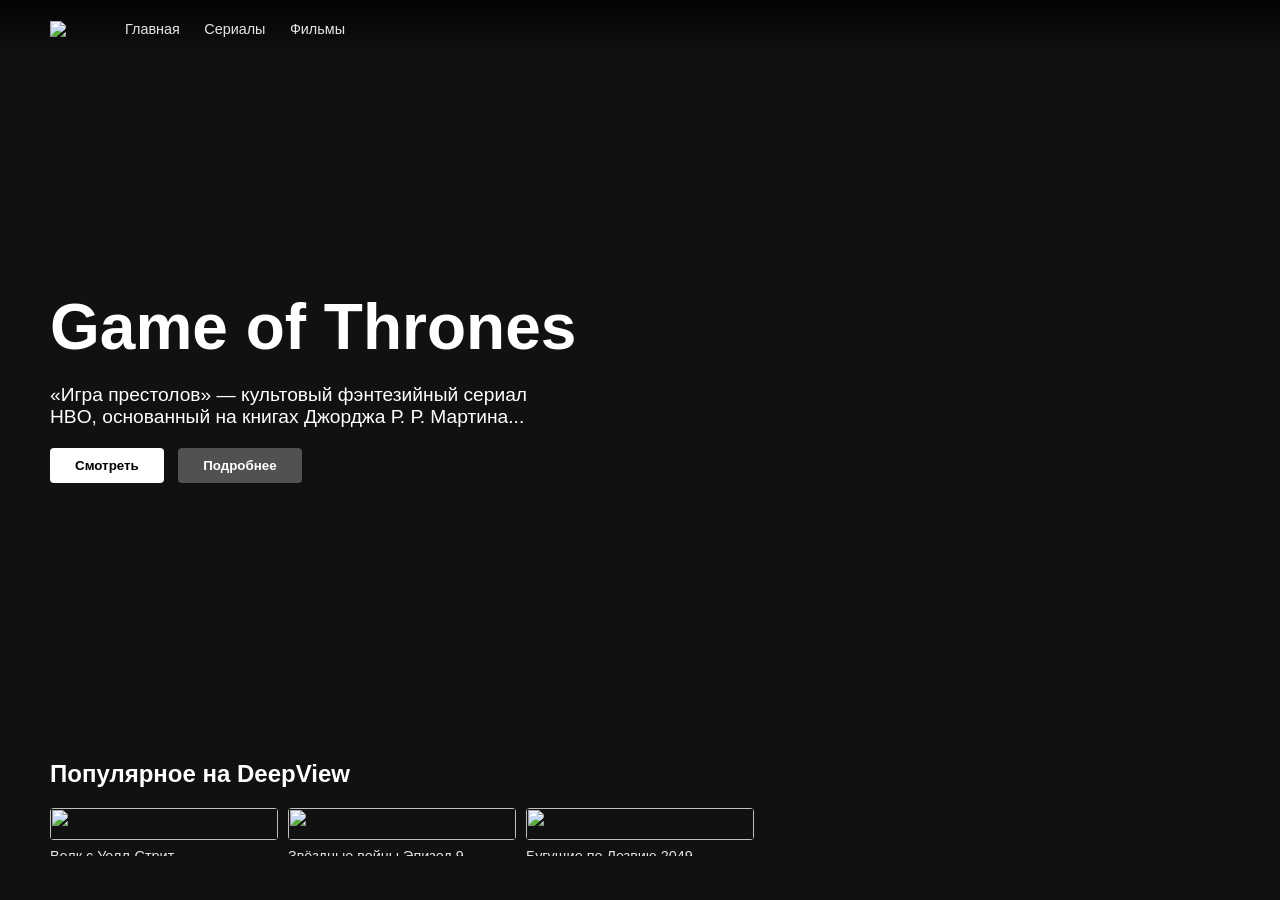
==== index.html @ e1550f78 "Add files via upload" ====
<!DOCTYPE html>
<html lang="ru">
<head>
    <meta charset="UTF-8">
    <title>DeepView</title>
    <link rel="stylesheet" href="style.css">
    <meta name="viewport" content="width=device-width, initial-scale=1.0">
</head>
<body>
    <header class="navbar">
        <img src="img/logo.jpg" class="logo">
        <nav>
            <a href="#">Главная</a>
            <a href="#">Сериалы</a>
            <a href="#">Фильмы</a>
        </nav>
    </header>

    <section class="hero">
        <div class="hero-content">
            <h1>Game of Thrones</h1>
            <p>«Игра престолов» — культовый фэнтезийный
            сериал HBO, основанный на книгах Джорджа Р. Р. Мартина...</p>
            <div class="buttons">
                <button class="play">Смотреть</button>
                <button class="info">Подробнее</button>
            </div>
        </div>
    </section>

    <section class="row">
        <h2>Популярное на DeepView</h2>
        <div class="movie-grid">
            <div class="movie-card"><img src="img/1.jpg"><p>Волк с Уолл-Стрит</p></div>
            <div class="movie-card"><img src="img/2.jpg"><p>Звёздные войны Эпизод 9</p></div>
            <div class="movie-card"><img src="img/3.jpg"><p>Бугущие по Лезвию 2049</p></div>
        </div>
    </section>
</body>
</html>
---- style.css ----
body {
    background-color: #111;
    color: white;
    font-family: 'Helvetica Neue', Helvetica, Arial, sans-serif;
    margin: 0;
}

.navbar {
    position: fixed;
    top: 0;
    width: 100%;
    padding: 20px 50px;
    display: flex;
    align-items: center;
    background: linear-gradient(to bottom, rgba(0,0,0,0.7) 10%, transparent);
    z-index: 1000;
}

.logo { 
    width: 30px;
    margin-right: 25px;

}

.navbar nav a {
    color: #e5e5e5;
    text-decoration: none;
    margin-left: 20px;
    font-size: 0.9rem;
    transition: 0.3s;
}

.hero {
    height: 80vh;
    background: linear-gradient(to right, #111 10%, transparent), 
    url('img/poster1.jpg') no-repeat center center/cover;
    display: flex;
    align-items: center;
    padding-left: 50px;
}

.hero-content h1 { 
    font-size: 4rem; 
    margin-bottom: 20px; 
}

.hero-content p { 
    max-width: 500px; 
    font-size: 1.2rem; 
}

.buttons button {
    padding: 10px 25px;
    border: none;
    border-radius: 4px;
    font-weight: bold;
    cursor: pointer;
    margin-right: 10px;
}

.play { 
    background-color: white; 
    color: black; 
}

.info { 
    background-color: rgba(109, 109, 110, 0.7);
    color: white; 
}

.row { 
    padding: 20px 50px; 
}

.movie-grid {
    display: grid;/*отвечает за блоки movie-card*/
    grid-template-columns: repeat(auto-fill, minmax(200px, 1fr));
    gap: 10px;
}

.movie-card img {
    height: 100%;
    width: 100%;
    border-radius: 4px;
    transition: transform 0.3s ease;
    cursor: pointer;
}

.movie-card:hover img {
    transform: scale(1.1);
    z-index: 10;
}

/*телефоны*/
@media (max-width: 768px) {
    .container {
        width: 90%;
        padding: 10px;
    }
    .sidebar {
        display: none;
    }
    .main-content {
        width: 100%; 
    }
}
/*реакция кнопок*/
.navbar nav a:active {
    color: #b3b3b3; 
    transform: scale(0.95);
    display: inline-block; 
}

/* Эффекты для кнопок в Hero-секции */
.buttons button:active {
    transform: scale(0.95); 
    filter: brightness(0.8);
}

.movie-card {
    display: flex;
    flex-direction: column;
    align-items: flex-start;
}

.movie-card p {
    margin-top: 8px;
    font-size: 0.9rem;
    color: #e5e5e5;
    font-weight: 500;
    white-space: nowrap;
    overflow: hidden;
    text-overflow: ellipsis;
    width: 100%;
}

.movie-card:hover p {
    color: white;
}
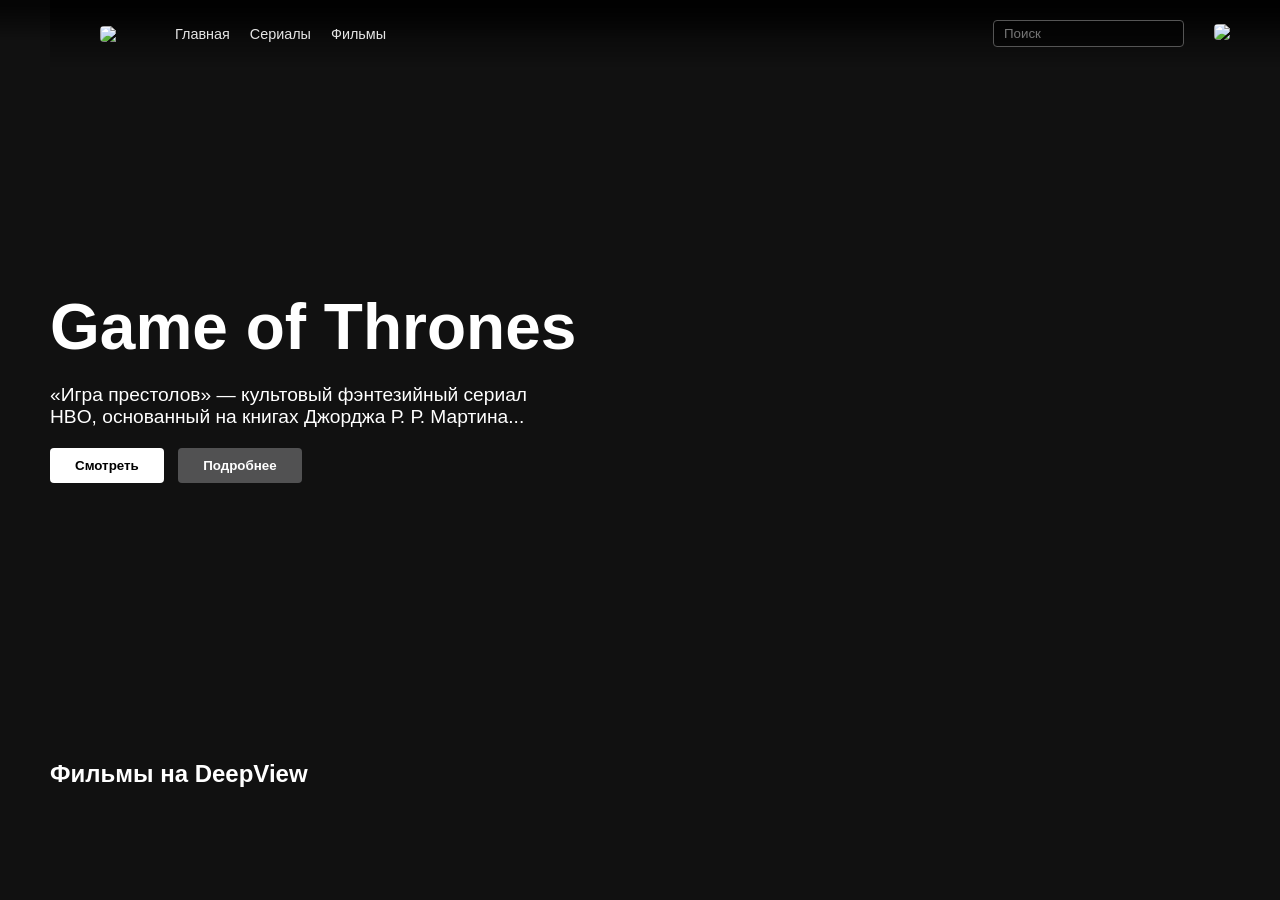
==== commit 5d346378: "Add files via upload" ====
--- a/index.html
+++ b/index.html
@@ -8,11 +8,17 @@
 </head>
 <body>
     <header class="navbar">
-        <img src="img/logo.jpg" class="logo">
         <nav>
+            <img src="img/logo.jpg" class="logo">
             <a href="#">Главная</a>
             <a href="#">Сериалы</a>
             <a href="#">Фильмы</a>
+            <form>
+                <input type="text" class="header_search" placeholder="Поиск" />
+            </form>
+            <div class="user-profile">
+                <img src="img/logo.jpg" class="profile-circle">
+            </div>
         </nav>
     </header>
 
@@ -27,14 +33,13 @@
             </div>
         </div>
     </section>
+    <section class="row">
+        <h2>Фильмы на DeepView</h2>
+        <div class="movie-grid">
+            
+        </div>
+    </section>   
 
-    <section class="row">
-        <h2>Популярное на DeepView</h2>
-        <div class="movie-grid">
-            <div class="movie-card"><img src="img/1.jpg"><p>Волк с Уолл-Стрит</p></div>
-            <div class="movie-card"><img src="img/2.jpg"><p>Звёздные войны Эпизод 9</p></div>
-            <div class="movie-card"><img src="img/3.jpg"><p>Бугущие по Лезвию 2049</p></div>
-        </div>
-    </section>
+    <script src="script.js"></script>
 </body>
 </html>
--- a/style.css
+++ b/style.css
@@ -8,18 +8,37 @@
 .navbar {
     position: fixed;
     top: 0;
+    left: 0;
     width: 100%;
     padding: 20px 50px;
     display: flex;
     align-items: center;
     background: linear-gradient(to bottom, rgba(0,0,0,0.7) 10%, transparent);
     z-index: 1000;
+    box-sizing: border-box;
+}
+.navbar nav {
+    position: fixed;
+    top: 0;
+    width: 100%;
+    padding: 20px 50px;
+    display: flex;
+    align-items: center;
+    background: linear-gradient(to bottom, rgba(0,0,0,0.7) 10%, transparent);
+    z-index: 1000;
+    flex-grow: 1;
+    box-sizing: border-box;
 }
 
 .logo { 
     width: 30px;
     margin-right: 25px;
+}
 
+.profile-circle {
+    width: 60px;
+    margin-right: 50px;
+    margin-left: 30px;
 }
 
 .navbar nav a {
@@ -28,6 +47,20 @@
     margin-left: 20px;
     font-size: 0.9rem;
     transition: 0.3s;
+}
+
+.navbar form {
+    margin-left: auto; 
+    display: inline-block;
+    align-items: center;
+}
+
+.navbar .header_search {
+    padding: 5px 10px;
+    border-radius: 4px;
+    border: 1px solid #555;
+    background: rgba(0, 0, 0, 0.5);
+    color: white;
 }
 
 .hero {
@@ -63,77 +96,47 @@
     color: black; 
 }
 
+.play:hover {
+    background-color: transparent;
+    padding: 9px 24px;
+    border: 1px solid #fff;
+    color: rgb(255, 255, 255);
+}
+
 .info { 
     background-color: rgba(109, 109, 110, 0.7);
     color: white; 
 }
+
+/* .info:hover {
+    padding: 9px 24px;
+    border: 1px solid #fff;
+    color: rgb(255, 255, 255);
+} */
 
 .row { 
     padding: 20px 50px; 
 }
 
 .movie-grid {
+    margin-right: 20px;
     display: grid;/*отвечает за блоки movie-card*/
     grid-template-columns: repeat(auto-fill, minmax(200px, 1fr));
     gap: 10px;
 }
 
-.movie-card img {
-    height: 100%;
-    width: 100%;
+img {
+    height: auto;
+    width: 90%;
     border-radius: 4px;
     transition: transform 0.3s ease;
     cursor: pointer;
 }
 
-.movie-card:hover img {
+img:hover {
     transform: scale(1.1);
     z-index: 10;
 }
 
 /*телефоны*/
-@media (max-width: 768px) {
-    .container {
-        width: 90%;
-        padding: 10px;
-    }
-    .sidebar {
-        display: none;
-    }
-    .main-content {
-        width: 100%; 
-    }
-}
-/*реакция кнопок*/
-.navbar nav a:active {
-    color: #b3b3b3; 
-    transform: scale(0.95);
-    display: inline-block; 
-}
-
-/* Эффекты для кнопок в Hero-секции */
-.buttons button:active {
-    transform: scale(0.95); 
-    filter: brightness(0.8);
-}
-
-.movie-card {
-    display: flex;
-    flex-direction: column;
-    align-items: flex-start;
-}
-
-.movie-card p {
-    margin-top: 8px;
-    font-size: 0.9rem;
-    color: #e5e5e5;
-    font-weight: 500;
-    white-space: nowrap;
-    overflow: hidden;
-    text-overflow: ellipsis;
-    width: 100%;
-}
-
-.movie-card:hover p {
-    color: white;
-}
+    
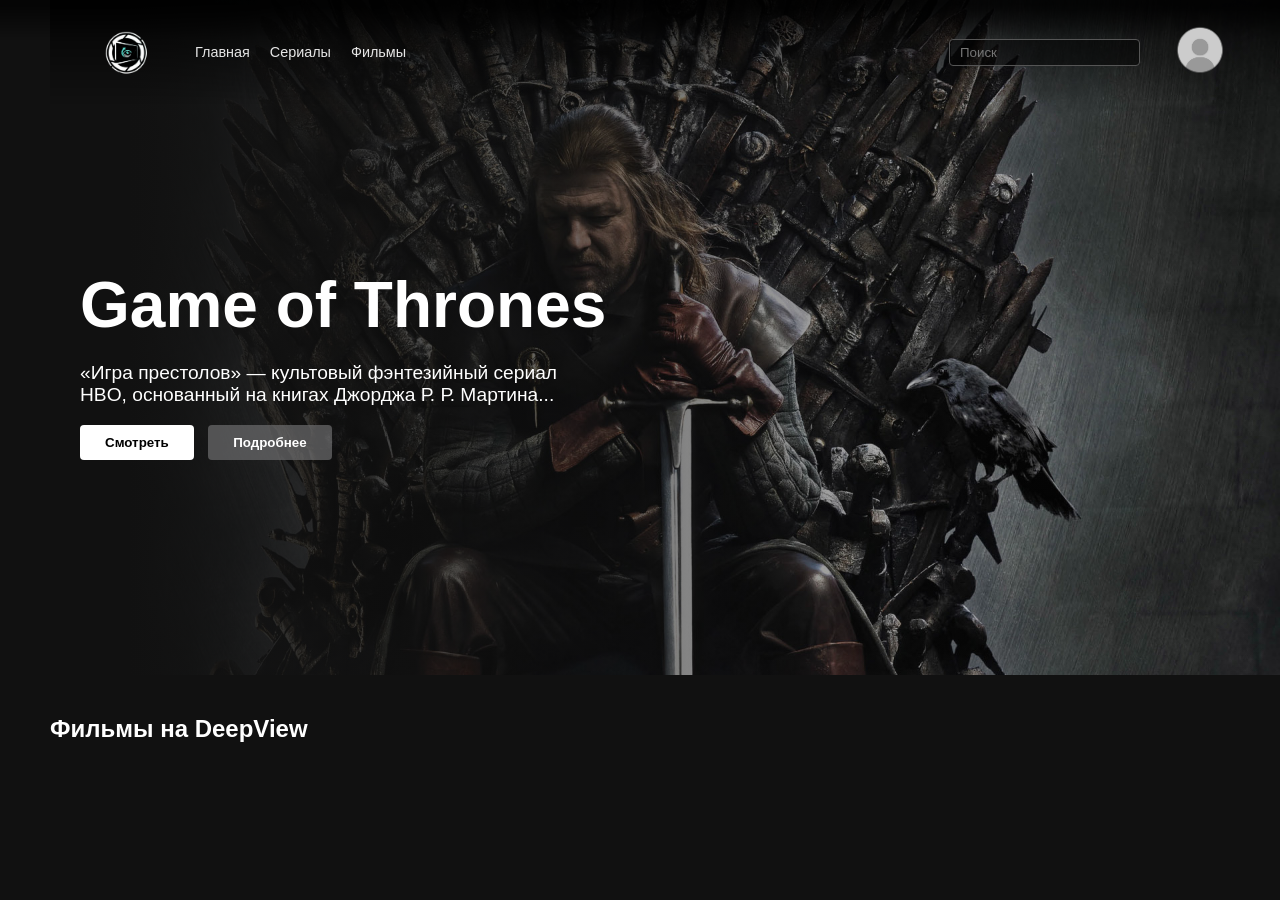
==== commit 99fe7587: "Add files via upload" ====
--- a/index.html
+++ b/index.html
@@ -9,15 +9,15 @@
 <body>
     <header class="navbar">
         <nav>
-            <img src="img/logo.jpg" class="logo">
+            <img src="img/Gemini_Generated_Image_eexonneexonneexo.png" class="logo">
             <a href="#">Главная</a>
             <a href="#">Сериалы</a>
             <a href="#">Фильмы</a>
             <form>
                 <input type="text" class="header_search" placeholder="Поиск" />
             </form>
-            <div class="user-profile">
-                <img src="img/logo.jpg" class="profile-circle">
+            <div class="button">
+                <img src="img/ava.png" class="profile-circle">
             </div>
         </nav>
     </header>
@@ -33,10 +33,11 @@
             </div>
         </div>
     </section>
+
     <section class="row">
         <h2>Фильмы на DeepView</h2>
         <div class="movie-grid">
-            
+            <div class="modal"></div>
         </div>
     </section>   
 
--- a/style.css
+++ b/style.css
@@ -31,7 +31,7 @@
 }
 
 .logo { 
-    width: 30px;
+    width: 50px;
     margin-right: 25px;
 }
 
@@ -64,12 +64,12 @@
 }
 
 .hero {
-    height: 80vh;
+    height: 75vh;
     background: linear-gradient(to right, #111 10%, transparent), 
     url('img/poster1.jpg') no-repeat center center/cover;
     display: flex;
     align-items: center;
-    padding-left: 50px;
+    padding-left: 80px;
 }
 
 .hero-content h1 { 
@@ -118,6 +118,10 @@
     padding: 20px 50px; 
 }
 
+.movie-grid.mar {
+    margin-top: 80px;
+}
+
 .movie-grid {
     margin-right: 20px;
     display: grid;/*отвечает за блоки movie-card*/
@@ -126,7 +130,7 @@
 }
 
 img {
-    height: auto;
+    height: 80%;
     width: 90%;
     border-radius: 4px;
     transition: transform 0.3s ease;
@@ -138,5 +142,54 @@
     z-index: 10;
 }
 
-/*телефоны*/
+.modal {
+    display: none;
+    position: fixed;
+    z-index: 999999;
+    left: 0;
+    top: 0;
+    width: 100%;
+    height: 100%;
+    overflow: auto;
+    background-color: #111;
+    transition: width 2s ;
+}
+
+.modal-show {
+    display: flex;
+    justify-content: center;
+    align-items: center;
+}
+
+
+/* Рейтинг */
+.movie__average {
+  position: absolute;
+  top: 10px;
+  left: 10px;
+  right: 0;
+  border-radius: 50%;
+  width: 36px;
+  height: 36px;
+  display: flex;
+  justify-content: center;
+  align-items: center;
+  background-color: #1a191f;
+  color: #ffffff;
+  font-size: 14px;
+}
+
+.movie__average--green {
+  border: 1px solid green;
+}
+
+.movie__average--orange {
+  border: 1px solid orange;
+}
+
+.movie__average--red {
+  border: 1px solid red;
+}
+
+/* телефоны */
     
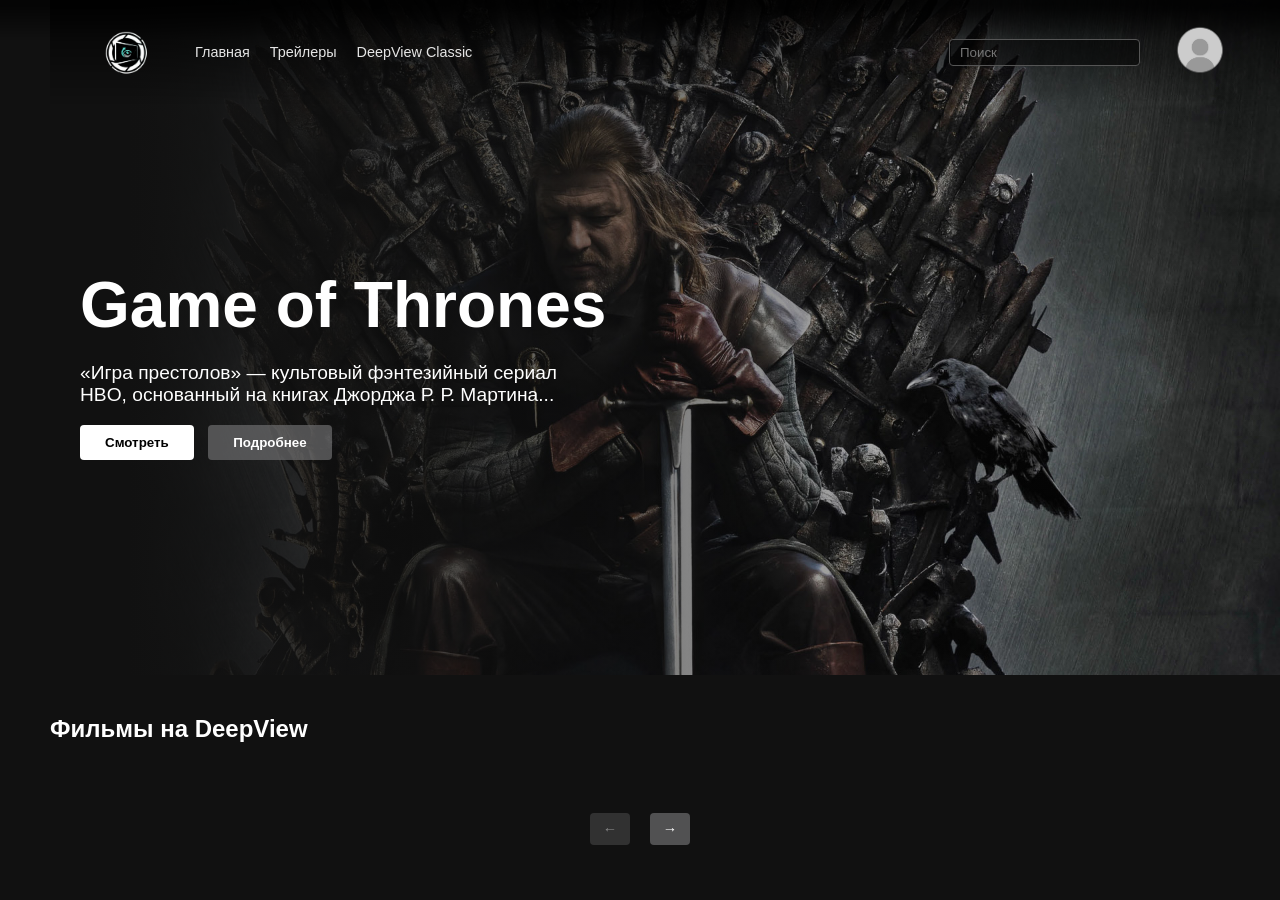
==== commit fc496556: "Add files via upload" ====
--- a/index.html
+++ b/index.html
@@ -11,8 +11,8 @@
         <nav>
             <img src="img/Gemini_Generated_Image_eexonneexonneexo.png" class="logo">
             <a href="#">Главная</a>
-            <a href="#">Сериалы</a>
-            <a href="#">Фильмы</a>
+            <a href="#">Трейлеры</a>
+            <a href="#">DeepView Classic</a>
             <form>
                 <input type="text" class="header_search" placeholder="Поиск" />
             </form>
--- a/style.css
+++ b/style.css
@@ -192,4 +192,60 @@
 }
 
 /* телефоны */
+
+/* Pagination styles */
+.pagination {
+    display: flex;
+    justify-content: center;
+    align-items: center;
+    gap: 10px;
+    margin-top: 30px;
+    padding: 20px 0;
+    flex-wrap: wrap;
+}
+
+.pagination button {
+    padding: 8px 8px;
+    background-color: rgba(109, 109, 110, 0.7);
+    color: white;
+    border: none;
+    border-radius: 4px;
+    cursor: pointer;
+    font-size: 0.9rem;
+    transition: all 0.3s ease;
+    min-width: 40px;
+}
+
+.pagination button:hover:not(:disabled) {
+    background-color: rgba(109, 109, 110, 0.9);
+}
+
+.pagination button:disabled {
+    opacity: 0.5;
+    cursor: not-allowed;
+}
+
+.pagination-pages {
+    display: flex;
+    align-items: center;
+    gap: 8px;
+    flex-wrap: wrap;
+}
+
+.pagination-page {
+    padding: 6px 12px;
+    min-width: 36px;
+}
+
+.pagination-page.active {
+    background-color: white;
+    color: black;
+    font-weight: bold;
+}
+
+.pagination-ellipsis {
+    color: #e5e5e5;
+    font-size: 1rem;
+    padding: 0 8px;
+}
     
